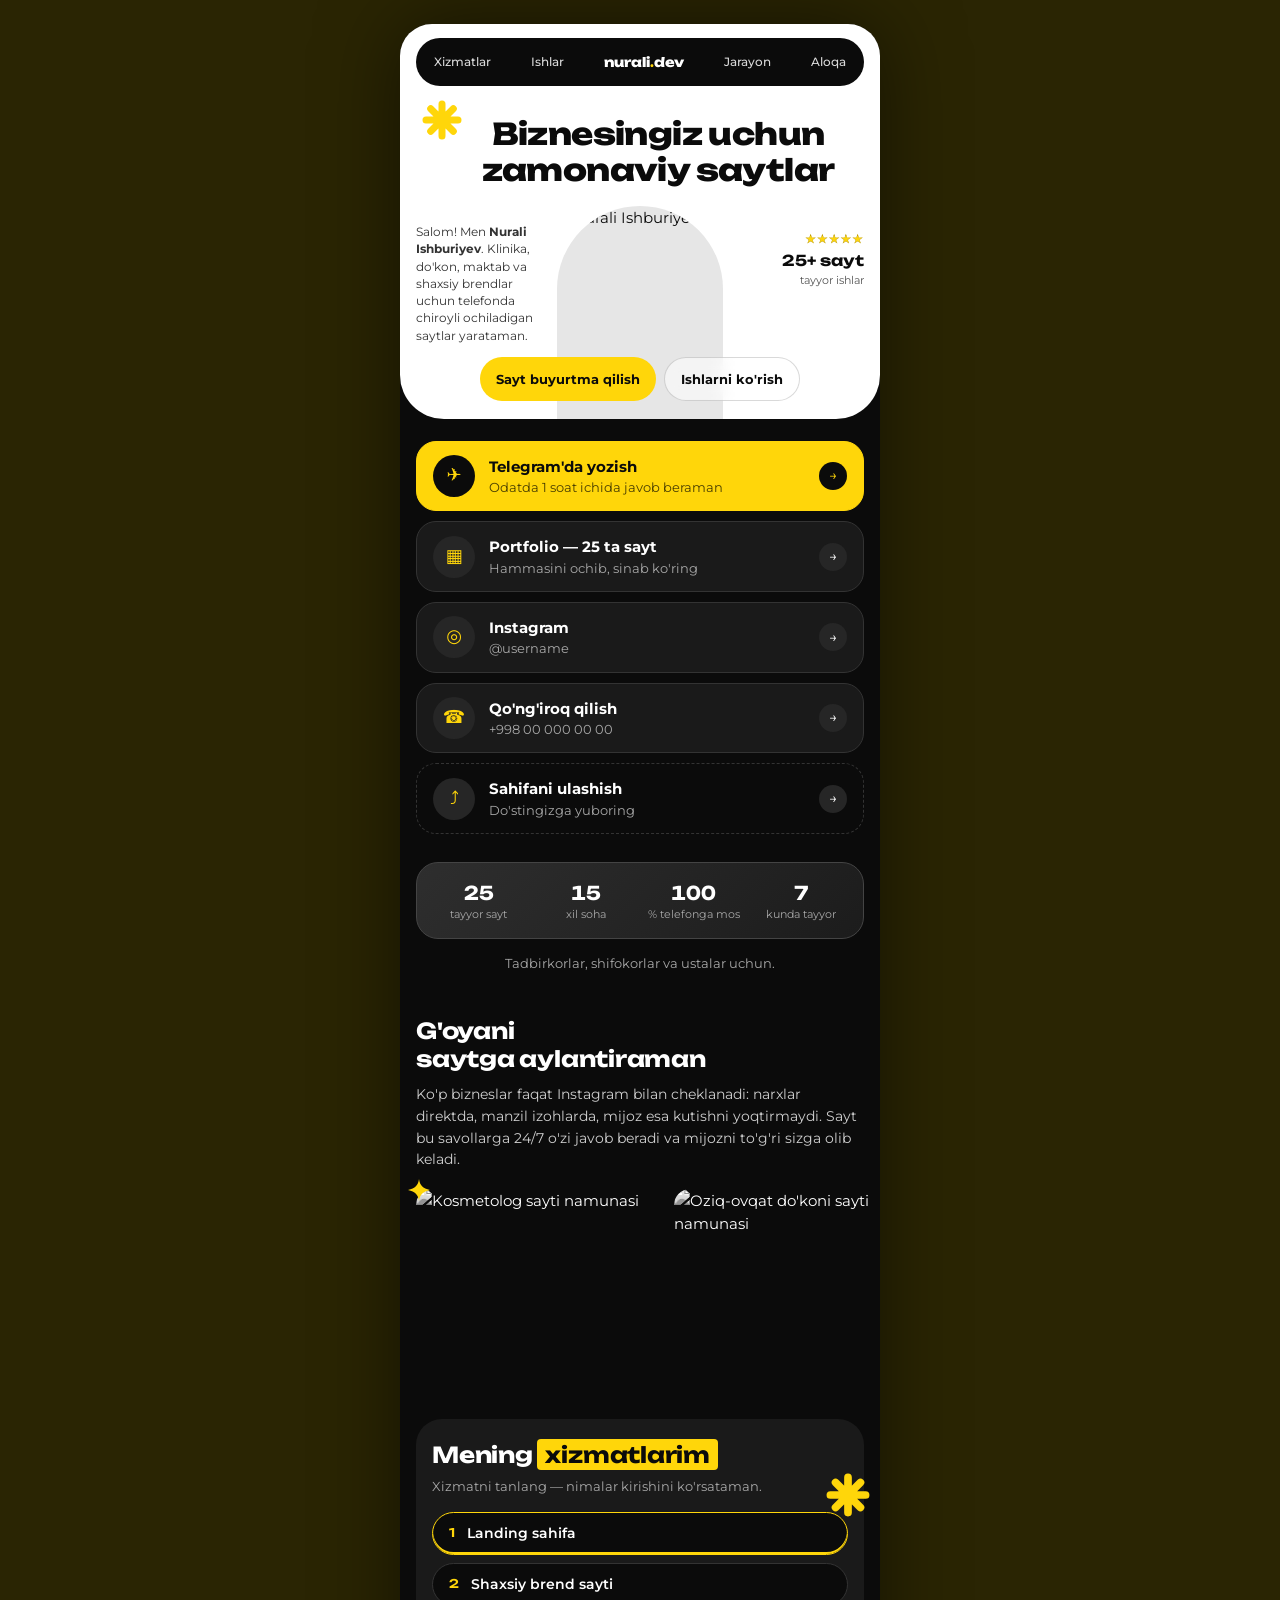
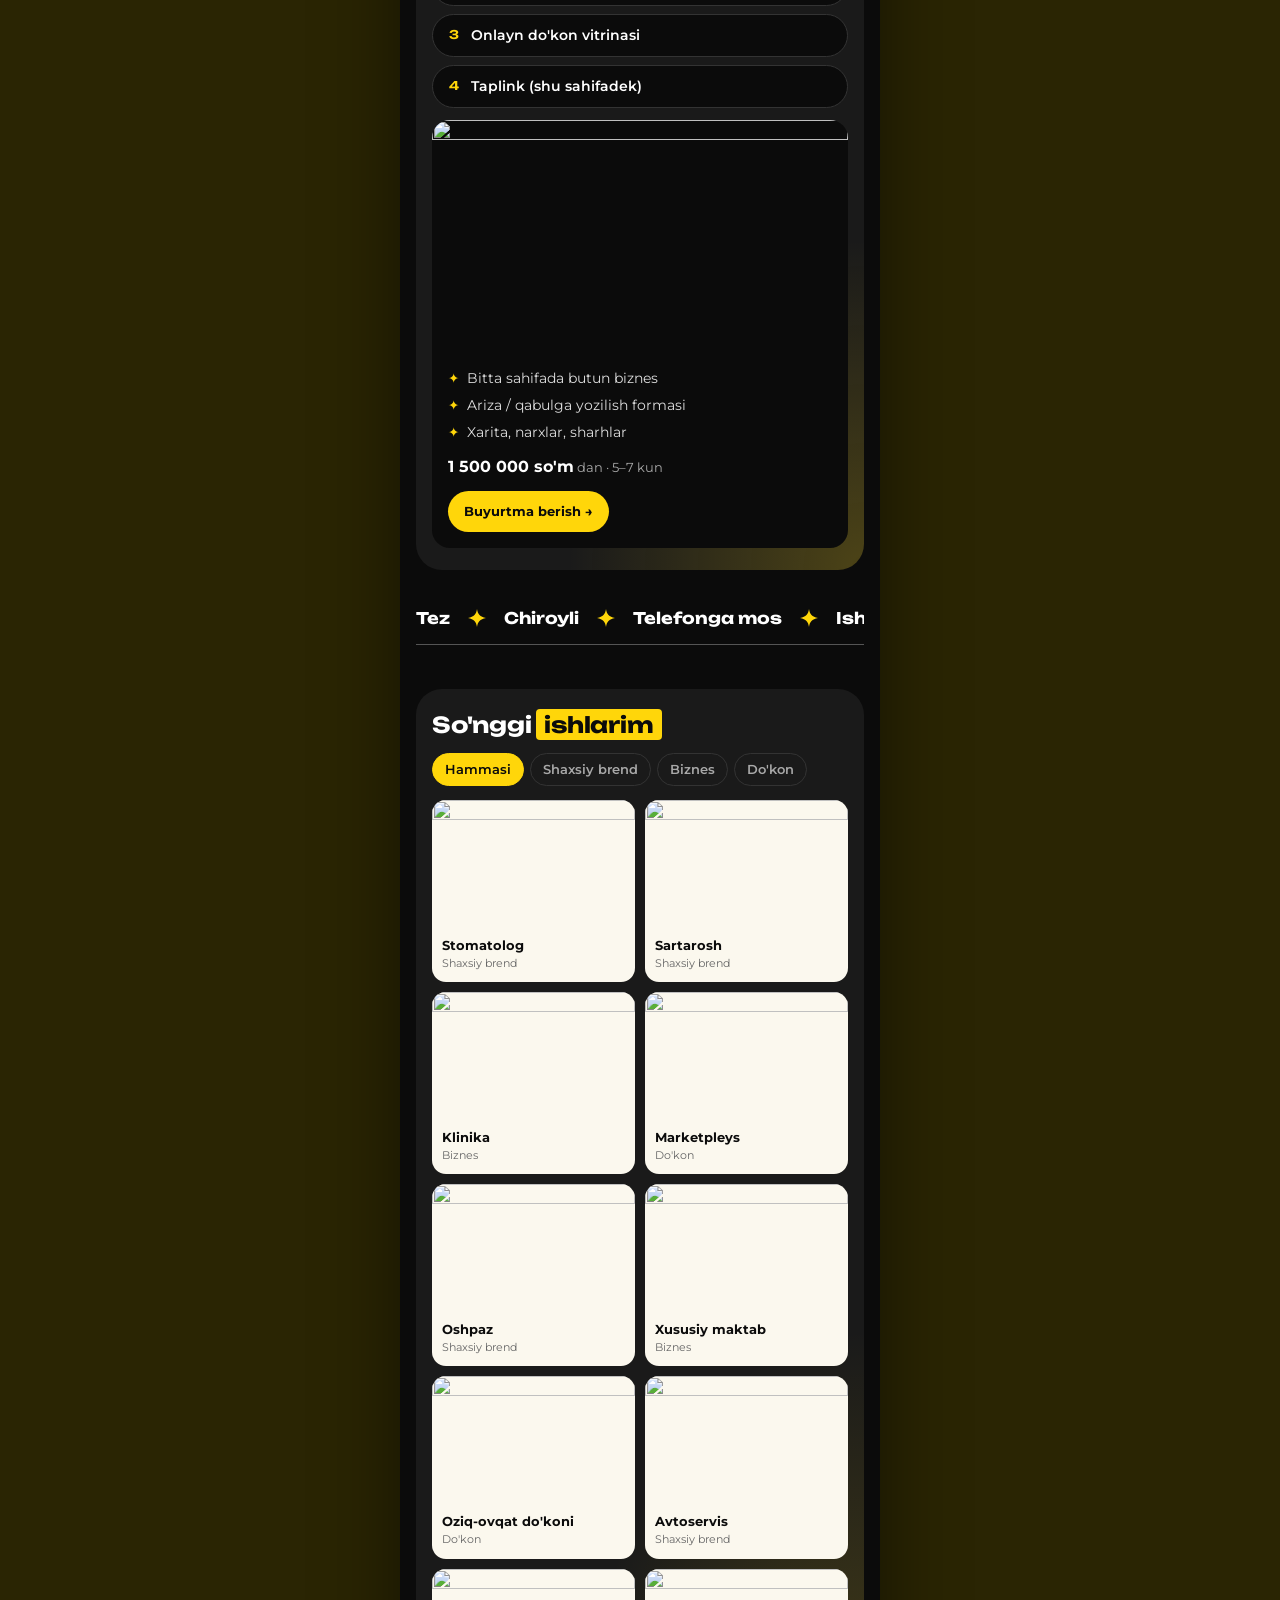
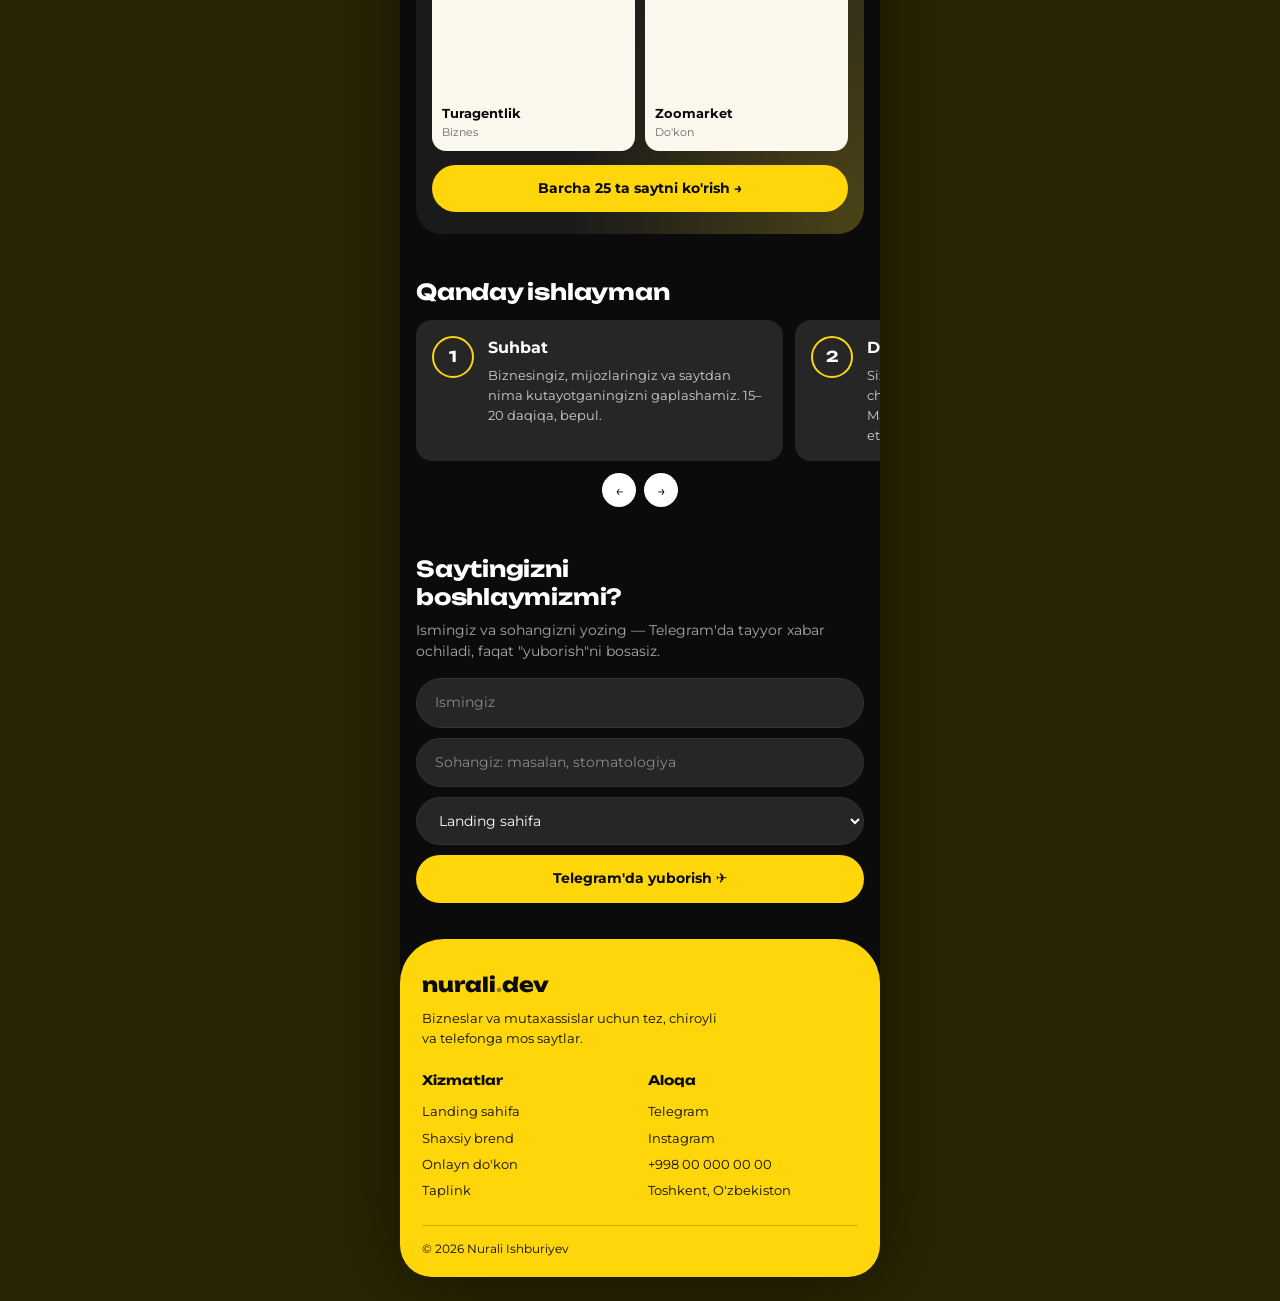
==== index.html @ bebdfded "first" ====
<!DOCTYPE html>
<html lang="uz">
<head>
  <meta charset="UTF-8">
  <meta name="viewport" content="width=device-width, initial-scale=1.0, viewport-fit=cover">
  <title>Nurali Ishburiyev — Veb-saytlar yaratish</title>
  <meta name="description" content="Biznes va shaxsiy brendlar uchun zamonaviy saytlar: klinika, do'kon, maktab, shifokor va ustalar uchun. Ishlarimni ko'ring va buyurtma bering.">
  <meta name="theme-color" content="#0b0b0b">
  <meta property="og:title" content="Nurali Ishburiyev — Veb-saytlar yaratish">
  <meta property="og:description" content="Biznesingiz uchun zamonaviy sayt. 25 ta tayyor ishni ko'ring.">
  <meta property="og:image" content="../assets/thumbs/18.jpg">
  <link rel="preconnect" href="https://fonts.googleapis.com">
  <link rel="preconnect" href="https://fonts.gstatic.com" crossorigin>
  <link href="https://fonts.googleapis.com/css2?family=Montserrat:wght@400;500;600;700&family=Unbounded:wght@500;700;800&display=swap" rel="stylesheet">
  <link rel="stylesheet" href="css/style.css">
  <link rel="icon" href="data:image/svg+xml,%3Csvg xmlns='http://www.w3.org/2000/svg' viewBox='0 0 40 40'%3E%3Crect width='40' height='40' rx='10' fill='%230b0b0b'/%3E%3Cpath d='M20 8v24M8 20h24M11.5 11.5l17 17M28.5 11.5l-17 17' stroke='%23ffd60a' stroke-width='4.5' stroke-linecap='round'/%3E%3C/svg%3E">
</head>
<body>
  <div class="page">
    <!-- HERO -->
    <header class="hero" id="home">
      <nav class="pill-nav" aria-label="Asosiy menyu">
        <a href="#services">Xizmatlar</a>
        <a href="#works">Ishlar</a>
        <a href="#home" class="pill-nav__logo" data-text="brand">nurali<b>.</b>dev</a>
        <a href="#steps">Jarayon</a>
        <a href="#contact">Aloqa</a>
      </nav>

      <svg class="star star--hero" viewBox="0 0 40 40" aria-hidden="true"><path d="M20 4v32M4 20h32M8.7 8.7l22.6 22.6M31.3 8.7 8.7 31.3" stroke="currentColor" stroke-width="7" stroke-linecap="round"/></svg>
      <h1>Biznesingiz uchun <span>zamonaviy saytlar</span></h1>

      <div class="hero__mid">
        <p class="hero__lead">Salom! Men <b data-text="name">Nurali Ishburiyev</b>. Klinika, do'kon, maktab va shaxsiy brendlar uchun telefonda chiroyli ochiladigan saytlar yarataman.</p>
        <div class="hero__photo"><img id="photo" src="" alt="" width="400" height="480"></div>
        <div class="hero__badge"><span aria-hidden="true">★★★★★</span><b>25+ sayt</b><small>tayyor ishlar</small></div>
      </div>

      <div class="hero__cta">
        <a class="btn btn--yellow" data-link="telegram" target="_blank" rel="noopener">Sayt buyurtma qilish</a>
        <a class="btn btn--glass" href="#works">Ishlarni ko'rish</a>
      </div>
    </header>

    <!-- LINKS -->
    <section class="links" aria-label="Havolalar">
      <a class="link link--yellow" data-link="telegram" target="_blank" rel="noopener"><span class="link__ic" aria-hidden="true">✈</span><span><b>Telegram'da yozish</b><small>Odatda 1 soat ichida javob beraman</small></span><i aria-hidden="true">→</i></a>
      <a class="link" href="../" target="_blank" rel="noopener"><span class="link__ic" aria-hidden="true">▦</span><span><b>Portfolio — 25 ta sayt</b><small>Hammasini ochib, sinab ko'ring</small></span><i aria-hidden="true">→</i></a>
      <a class="link" data-link="instagram" target="_blank" rel="noopener"><span class="link__ic" aria-hidden="true">◎</span><span><b>Instagram</b><small data-text="instagramAt">@username</small></span><i aria-hidden="true">→</i></a>
      <a class="link" data-link="phone"><span class="link__ic" aria-hidden="true">☎</span><span><b>Qo'ng'iroq qilish</b><small data-text="phone">+998 00 000 00 00</small></span><i aria-hidden="true">→</i></a>
      <button class="link link--ghost" id="share" type="button"><span class="link__ic" aria-hidden="true">⤴</span><span><b>Sahifani ulashish</b><small>Do'stingizga yuboring</small></span><i aria-hidden="true">→</i></button>
    </section>

    <!-- STATS -->
    <section class="stats reveal" aria-label="Raqamlarda">
      <div><b data-count="25">0</b><small>tayyor sayt</small></div>
      <div><b data-count="15">0</b><small>xil soha</small></div>
      <div><b data-count="100">0</b><small>% telefonga mos</small></div>
      <div><b data-count="7">0</b><small>kunda tayyor</small></div>
    </section>
    <p class="stats__note">Tadbirkorlar, shifokorlar va ustalar uchun.</p>

    <!-- ABOUT -->
    <section class="about reveal">
      <div class="about__head">
        <h2>G'oyani <br>saytga aylantiraman</h2>
        <p>Ko'p bizneslar faqat Instagram bilan cheklanadi: narxlar direktda, manzil izohlarda, mijoz esa kutishni yoqtirmaydi. Sayt bu savollarga 24/7 o'zi javob beradi va mijozni to'g'ri sizga olib keladi.</p>
      </div>
      <div class="about__imgs">
        <svg class="spark" viewBox="0 0 24 24" aria-hidden="true"><path d="M12 0c1 7 4 10 12 12-8 2-11 5-12 12-1-7-4-10-12-12 8-2 11-5 12-12z" fill="currentColor"/></svg>
        <img src="../assets/thumbs/22.jpg" alt="Kosmetolog sayti namunasi" loading="lazy" width="720" height="450">
        <img src="../assets/thumbs/09.jpg" alt="Oziq-ovqat do'koni sayti namunasi" loading="lazy" width="720" height="450">
      </div>
    </section>

    <!-- SERVICES -->
    <section class="panel reveal" id="services">
      <h2>Mening <mark>xizmatlarim</mark></h2>
      <p class="panel__lead">Xizmatni tanlang — nimalar kirishini ko'rsataman.</p>
      <div class="services">
        <div class="services__list" id="svcList" role="tablist" aria-label="Xizmatlar"></div>
        <div class="services__card" id="svcCard" role="tabpanel" aria-live="polite"></div>
      </div>
      <svg class="star star--panel" viewBox="0 0 40 40" aria-hidden="true"><path d="M20 4v32M4 20h32M8.7 8.7l22.6 22.6M31.3 8.7 8.7 31.3" stroke="currentColor" stroke-width="7" stroke-linecap="round"/></svg>
    </section>

    <!-- MARQUEE -->
    <div class="marquee" aria-hidden="true"><div class="marquee__track" id="marquee"></div></div>

    <!-- WORKS -->
    <section class="panel reveal" id="works">
      <h2>So'nggi <mark>ishlarim</mark></h2>
      <div class="chips" id="workChips" role="group" aria-label="Ishlar turi"></div>
      <div class="works" id="worksGrid"></div>
      <a class="btn btn--yellow btn--block" href="../" target="_blank" rel="noopener">Barcha 25 ta saytni ko'rish →</a>
    </section>

    <!-- STEPS -->
    <section class="steps reveal" id="steps">
      <h2 class="steps__title">Qanday ishlayman</h2>
      <div class="steps__row" id="stepsRow" tabindex="0" aria-label="Ish bosqichlari, yon tomonga suring"></div>
      <div class="steps__nav"><button type="button" id="stepPrev" aria-label="Oldingi bosqich">←</button><button type="button" id="stepNext" aria-label="Keyingi bosqich">→</button></div>
    </section>

    <!-- CTA -->
    <section class="cta reveal" id="contact">
      <h2>Saytingizni <br>boshlaymizmi?</h2>
      <p>Ismingiz va sohangizni yozing — Telegram'da tayyor xabar ochiladi, faqat "yuborish"ni bosasiz.</p>
      <form class="cta__form" id="orderForm" novalidate>
        <label class="sr-only" for="oName">Ismingiz</label>
        <input id="oName" name="name" placeholder="Ismingiz" autocomplete="given-name" required>
        <label class="sr-only" for="oBiz">Sohangiz</label>
        <input id="oBiz" name="biz" placeholder="Sohangiz: masalan, stomatologiya" required>
        <label class="sr-only" for="oType">Sayt turi</label>
        <select id="oType" name="type"></select>
        <p class="cta__err" id="orderErr" role="alert" hidden>Ism va sohangizni yozing.</p>
        <button class="btn btn--yellow btn--block">Telegram'da yuborish ✈</button>
      </form>
    </section>

    <!-- FOOTER -->
    <footer class="footer">
      <a href="#home" class="footer__logo" data-text="brand">nurali<b>.</b>dev</a>
      <p>Bizneslar va mutaxassislar uchun tez, chiroyli va telefonga mos saytlar.</p>
      <div class="footer__cols">
        <div><h3>Xizmatlar</h3><a href="#services">Landing sahifa</a><a href="#services">Shaxsiy brend</a><a href="#services">Onlayn do'kon</a><a href="#services">Taplink</a></div>
        <div><h3>Aloqa</h3><a data-link="telegram" target="_blank" rel="noopener">Telegram</a><a data-link="instagram" target="_blank" rel="noopener">Instagram</a><a data-link="phone" data-text="phone">+998 00 000 00 00</a><span data-text="city">Toshkent, O'zbekiston</span></div>
      </div>
      <p class="footer__copy">© <span id="year">2026</span> <span data-text="name">Nurali Ishburiyev</span></p>
    </footer>
  </div>

  <div class="toast" id="toast" role="status" aria-live="polite"></div>
  <script src="js/main.js"></script>
</body>
</html>
---- css/style.css ----
:root {
  --black: #0b0b0b;
  --panel: #1a1a1a;
  --panel-2: #262626;
  --line: #333;
  --yellow: #ffd60a;
  --white: #ffffff;
  --cream: #fbf8ee;
  --muted: #a8a8a8;
  --backdrop: #2a2503;
  --display: "Unbounded", system-ui, sans-serif;
  --body: "Montserrat", system-ui, sans-serif;
}
* { box-sizing: border-box; margin: 0; padding: 0; }
[hidden] { display: none !important; }
html { scroll-behavior: smooth; scroll-padding-top: 16px; }
body { font-family: var(--body); background: var(--backdrop); color: var(--white); line-height: 1.55; font-size: 15px; -webkit-font-smoothing: antialiased; }
img { display: block; max-width: 100%; height: auto; }
a { color: inherit; text-decoration: none; }
button, input, select { font: inherit; color: inherit; }
button { cursor: pointer; background: none; border: 0; }
:focus-visible { outline: 2px solid var(--yellow); outline-offset: 3px; }
.hero :focus-visible, .footer :focus-visible, .link--yellow:focus-visible, .btn--yellow:focus-visible { outline-color: var(--black); }
.sr-only { position: absolute; width: 1px; height: 1px; overflow: hidden; clip-path: inset(50%); white-space: nowrap; }
h2 { font-family: var(--display); font-weight: 700; font-size: 22px; line-height: 1.25; letter-spacing: -.01em; }
h2 mark { background: var(--yellow); color: var(--black); padding: 2px 8px; border-radius: 4px; }

.page { width: min(480px, 100%); margin-inline: auto; background: var(--black); min-height: 100vh; overflow: hidden; position: relative; box-shadow: 0 0 80px rgba(0, 0, 0, .5); }
.page > section, .page > .stats__note { margin-inline: 16px; }

.star { color: var(--yellow); position: absolute; }
.spark { color: var(--yellow); width: 22px; height: 22px; }

/* Buttons */
.btn { display: inline-flex; align-items: center; justify-content: center; gap: 8px; padding: 13px 20px; border-radius: 999px; font-weight: 700; font-size: 14px; transition: transform .2s, background .2s; border: 0; cursor: pointer; }
.btn:active { transform: scale(.97); }
.btn--yellow { background: var(--yellow); color: var(--black); }
.btn--yellow:hover { background: #ffe14d; }
.btn--glass { background: rgba(255, 255, 255, .55); color: var(--black); border: 1px solid rgba(0, 0, 0, .15); backdrop-filter: blur(8px); }
.btn--block { display: flex; width: 100%; }
.btn--sm { padding: 10px 16px; font-size: 13px; }

/* Hero */
.hero { background: var(--white); color: var(--black); border-radius: 0 0 44px 44px; padding: 14px 16px 0; position: relative; }
.pill-nav { background: var(--black); color: var(--white); border-radius: 999px; display: flex; align-items: center; justify-content: space-between; padding: 6px 16px; font-size: 12px; font-weight: 500; }
.pill-nav a { padding: 8px 2px; opacity: .85; }
.pill-nav a:hover { opacity: 1; color: var(--yellow); }
.pill-nav__logo { font-family: var(--display); font-weight: 800; font-size: 13px; opacity: 1 !important; }
.pill-nav__logo b, .footer__logo b { color: var(--yellow); }
.star--hero { width: 40px; height: 40px; left: 22px; top: 76px; animation: spin 14s linear infinite; }
@keyframes spin { to { transform: rotate(360deg); } }
.hero h1 { font-family: var(--display); font-weight: 800; font-size: clamp(22px, 6.6vw, 30px); line-height: 1.2; text-align: center; margin: 30px 8px 0 44px; letter-spacing: -.02em; }
.hero h1 span { display: block; }
.hero__mid { display: grid; grid-template-columns: 1fr 1.25fr 1fr; align-items: center; gap: 8px; margin-top: 18px; }
.hero__lead { font-size: 11.5px; line-height: 1.5; color: #333; align-self: start; padding-top: 18px; }
.hero__photo { background: #e6e6e6; border-radius: 999px 999px 0 0; overflow: hidden; aspect-ratio: 5 / 6.4; }
.hero__photo img { width: 100%; height: 100%; object-fit: cover; object-position: top; }
.hero__badge { text-align: right; align-self: start; padding-top: 24px; display: grid; }
.hero__badge span { color: var(--yellow); font-size: 12px; letter-spacing: 1px; -webkit-text-stroke: .4px #b99700; }
.hero__badge b { font-family: var(--display); font-size: 15px; }
.hero__badge small { font-size: 11px; color: #555; }
.hero__cta { position: absolute; left: 0; right: 0; bottom: 18px; display: flex; justify-content: center; gap: 8px; padding: 0 16px; }
.hero__cta .btn { padding: 11px 16px; font-size: 13px; }

/* Links */
.links { display: grid; gap: 10px; margin-top: 22px; }
.link { display: flex; align-items: center; gap: 14px; width: 100%; text-align: left; background: var(--panel); border: 1px solid var(--line); border-radius: 20px; padding: 13px 16px; transition: transform .2s, border-color .2s; }
.link:hover { transform: translateY(-2px); border-color: var(--yellow); }
.link__ic { width: 42px; height: 42px; border-radius: 50%; background: var(--panel-2); display: grid; place-items: center; font-size: 18px; color: var(--yellow); flex: none; }
.link > span:nth-child(2) { flex: 1; display: grid; min-width: 0; }
.link b { font-size: 15px; font-weight: 700; }
.link small { font-size: 12.5px; color: var(--muted); }
.link i { font-style: normal; width: 28px; height: 28px; border-radius: 50%; background: var(--panel-2); display: grid; place-items: center; font-size: 14px; flex: none; }
.link--yellow { background: var(--yellow); color: var(--black); border-color: var(--yellow); }
.link--yellow .link__ic, .link--yellow i { background: var(--black); color: var(--yellow); }
.link--yellow small { color: #4a3f00; }
.link--ghost { background: transparent; border-style: dashed; }

/* Stats */
.stats { display: grid; grid-template-columns: repeat(4, 1fr); background: linear-gradient(135deg, #2e2e2e, #1c1c1c); border: 1px solid #444; border-radius: 22px; padding: 16px 8px; margin-top: 28px; text-align: center; }
.stats b { font-family: var(--display); font-size: 19px; display: block; font-variant-numeric: tabular-nums; }
.stats small { font-size: 10.5px; color: var(--muted); display: block; line-height: 1.3; }
.stats__note { text-align: center; color: var(--muted); font-size: 13px; margin-top: 14px; }

/* About */
.about { margin-top: 44px; }
.about__head { display: grid; gap: 12px; }
.about__head p { color: #cfcfcf; font-size: 14px; }
.about__imgs { position: relative; display: grid; grid-template-columns: 1.3fr 1fr; gap: 10px; margin-top: 18px; align-items: end; }
.about__imgs img { border-radius: 16px; width: 100%; height: 100%; object-fit: cover; aspect-ratio: 4 / 3; filter: grayscale(1) contrast(1.05); transition: filter .4s; }
.about__imgs img:hover { filter: none; }
.about__imgs .spark { position: absolute; left: -8px; top: -10px; z-index: 1; }

/* Panel */
.panel { position: relative; margin-top: 44px; background: radial-gradient(120% 80% at 100% 100%, rgba(255, 214, 10, .22), transparent 55%), var(--panel); border-radius: 26px; padding: 22px 16px; }
.panel__lead { color: var(--muted); font-size: 13px; margin-top: 8px; }
.star--panel { width: 44px; height: 44px; right: -6px; top: 54px; }
.services { display: grid; gap: 12px; margin-top: 16px; }
.services__list { display: grid; gap: 8px; }
.services__list button { display: flex; align-items: center; gap: 12px; text-align: left; background: var(--black); border: 1px solid var(--line); border-radius: 999px; padding: 10px 16px; font-size: 13.5px; font-weight: 600; transition: border-color .2s; }
.services__list button span { color: var(--yellow); font-family: var(--display); font-size: 12px; }
.services__list button.active { border-color: var(--yellow); box-shadow: inset 0 -2px 0 var(--yellow); }
.services__card { background: var(--black); border-radius: 18px; overflow: hidden; animation: fade .35s; }
@keyframes fade { from { opacity: 0; transform: translateY(6px); } }
.services__card img { width: 100%; aspect-ratio: 16 / 9; object-fit: cover; object-position: top; }
.services__info { padding: 14px 16px 16px; }
.services__info ul { list-style: none; display: grid; gap: 6px; font-size: 13.5px; color: #ddd; }
.services__info li::before { content: "✦"; color: var(--yellow); margin-right: 8px; }
.services__price { margin: 12px 0; font-size: 13px; color: var(--muted); }
.services__price b { color: var(--white); font-size: 16px; }

/* Marquee */
.marquee { margin-top: 36px; overflow: hidden; border-bottom: 1px solid #555; padding-bottom: 14px; margin-inline: 16px; }
.marquee__track { display: flex; align-items: center; gap: 18px; width: max-content; animation: marquee 18s linear infinite; font-family: var(--display); font-weight: 700; font-size: 16px; white-space: nowrap; }
.marquee__track svg { width: 18px; height: 18px; color: var(--yellow); flex: none; }
@keyframes marquee { to { transform: translateX(-50%); } }

/* Works */
.chips { display: flex; gap: 6px; flex-wrap: wrap; margin: 14px 0; }
.chips button { padding: 6px 12px; border-radius: 999px; border: 1px solid var(--line); font-size: 12.5px; font-weight: 600; color: var(--muted); }
.chips button.active { background: var(--yellow); border-color: var(--yellow); color: var(--black); }
.works { display: grid; grid-template-columns: 1fr 1fr; gap: 10px; margin-bottom: 14px; }
.work { background: var(--cream); color: var(--black); border-radius: 14px; overflow: hidden; transition: transform .2s; animation: fade .35s; }
.work:hover { transform: translateY(-3px); }
.work img { width: 100%; aspect-ratio: 16 / 10; object-fit: cover; object-position: top; }
.work span { display: grid; padding: 8px 10px 10px; }
.work b { font-size: 13px; }
.work small { font-size: 11px; color: #666; }

/* Steps */
.steps { margin-top: 44px; }
.steps__title { margin-bottom: 14px; }
.steps__row { display: flex; gap: 12px; overflow-x: auto; scroll-snap-type: x mandatory; scrollbar-width: none; margin-inline: -16px; padding-inline: 16px; }
.steps__row::-webkit-scrollbar { display: none; }
.step { flex: 0 0 82%; scroll-snap-align: center; background: var(--panel-2); border-radius: 16px; padding: 16px; display: flex; gap: 14px; }
.step > span { width: 42px; height: 42px; border-radius: 50%; border: 2px solid var(--yellow); display: grid; place-items: center; font-family: var(--display); font-weight: 700; flex: none; }
.step h3 { font-size: 16px; }
.step p { font-size: 13px; color: #cfcfcf; margin-top: 4px; }
.steps__nav { display: flex; justify-content: center; gap: 8px; margin-top: 12px; }
.steps__nav button { width: 34px; height: 34px; border-radius: 50%; background: var(--white); color: var(--black); font-size: 15px; }

/* CTA */
.cta { margin-top: 48px; padding-bottom: 36px; }
.cta p { color: var(--muted); font-size: 13.5px; margin: 10px 0 16px; }
.cta__form { display: grid; gap: 10px; }
.cta__form input, .cta__form select { background: var(--panel-2); border: 1px solid var(--line); border-radius: 999px; padding: 13px 18px; font-size: 14px; width: 100%; outline: none; }
.cta__form select option { background: var(--panel-2); }
.cta__form input:focus, .cta__form select:focus { border-color: var(--yellow); }
.cta__form input::placeholder { color: #8a8a8a; }
.cta__err { color: #ff8a7a !important; margin: 0 !important; font-size: 13px; padding-left: 18px; }

/* Footer */
.footer { background: var(--yellow); color: var(--black); border-radius: 44px 44px 0 0; padding: 30px 22px calc(18px + env(safe-area-inset-bottom)); }
.footer__logo { font-family: var(--display); font-weight: 800; font-size: 20px; }
.footer__logo b { color: var(--black); opacity: .45; }
.footer > p { font-size: 13px; margin-top: 8px; max-width: 34ch; }
.footer__cols { display: grid; grid-template-columns: 1fr 1fr; gap: 16px; margin-top: 22px; }
.footer__cols h3 { font-family: var(--display); font-size: 13px; margin-bottom: 8px; }
.footer__cols a, .footer__cols span { display: block; font-size: 13px; padding: 3px 0; }
.footer__cols a:hover { text-decoration: underline; }
.footer__copy { margin-top: 22px !important; padding-top: 14px; border-top: 1px solid rgba(0, 0, 0, .2); font-size: 12px !important; max-width: none !important; }

/* Toast + reveal */
.toast { position: fixed; left: 50%; bottom: 24px; transform: translate(-50%, 20px); background: var(--white); color: var(--black); font-weight: 600; font-size: 14px; padding: 12px 20px; border-radius: 999px; opacity: 0; pointer-events: none; transition: .3s; z-index: 30; box-shadow: 0 10px 30px rgba(0, 0, 0, .4); }
.toast.show { opacity: 1; transform: translate(-50%, 0); }
.reveal { opacity: 0; transform: translateY(18px); transition: opacity .6s, transform .6s; }
.reveal.visible { opacity: 1; transform: none; }

@media (max-width: 380px) {
  .pill-nav { font-size: 11px; padding-inline: 12px; }
  .hero__lead { font-size: 10.5px; }
  .stats b { font-size: 16px; }
}
@media (min-width: 560px) {
  .page { margin-block: 24px; border-radius: 32px; min-height: 0; }
}
@media (prefers-reduced-motion: reduce) {
  *, *::before, *::after { animation: none !important; transition: none !important; scroll-behavior: auto !important; }
  .reveal { opacity: 1; transform: none; }
}
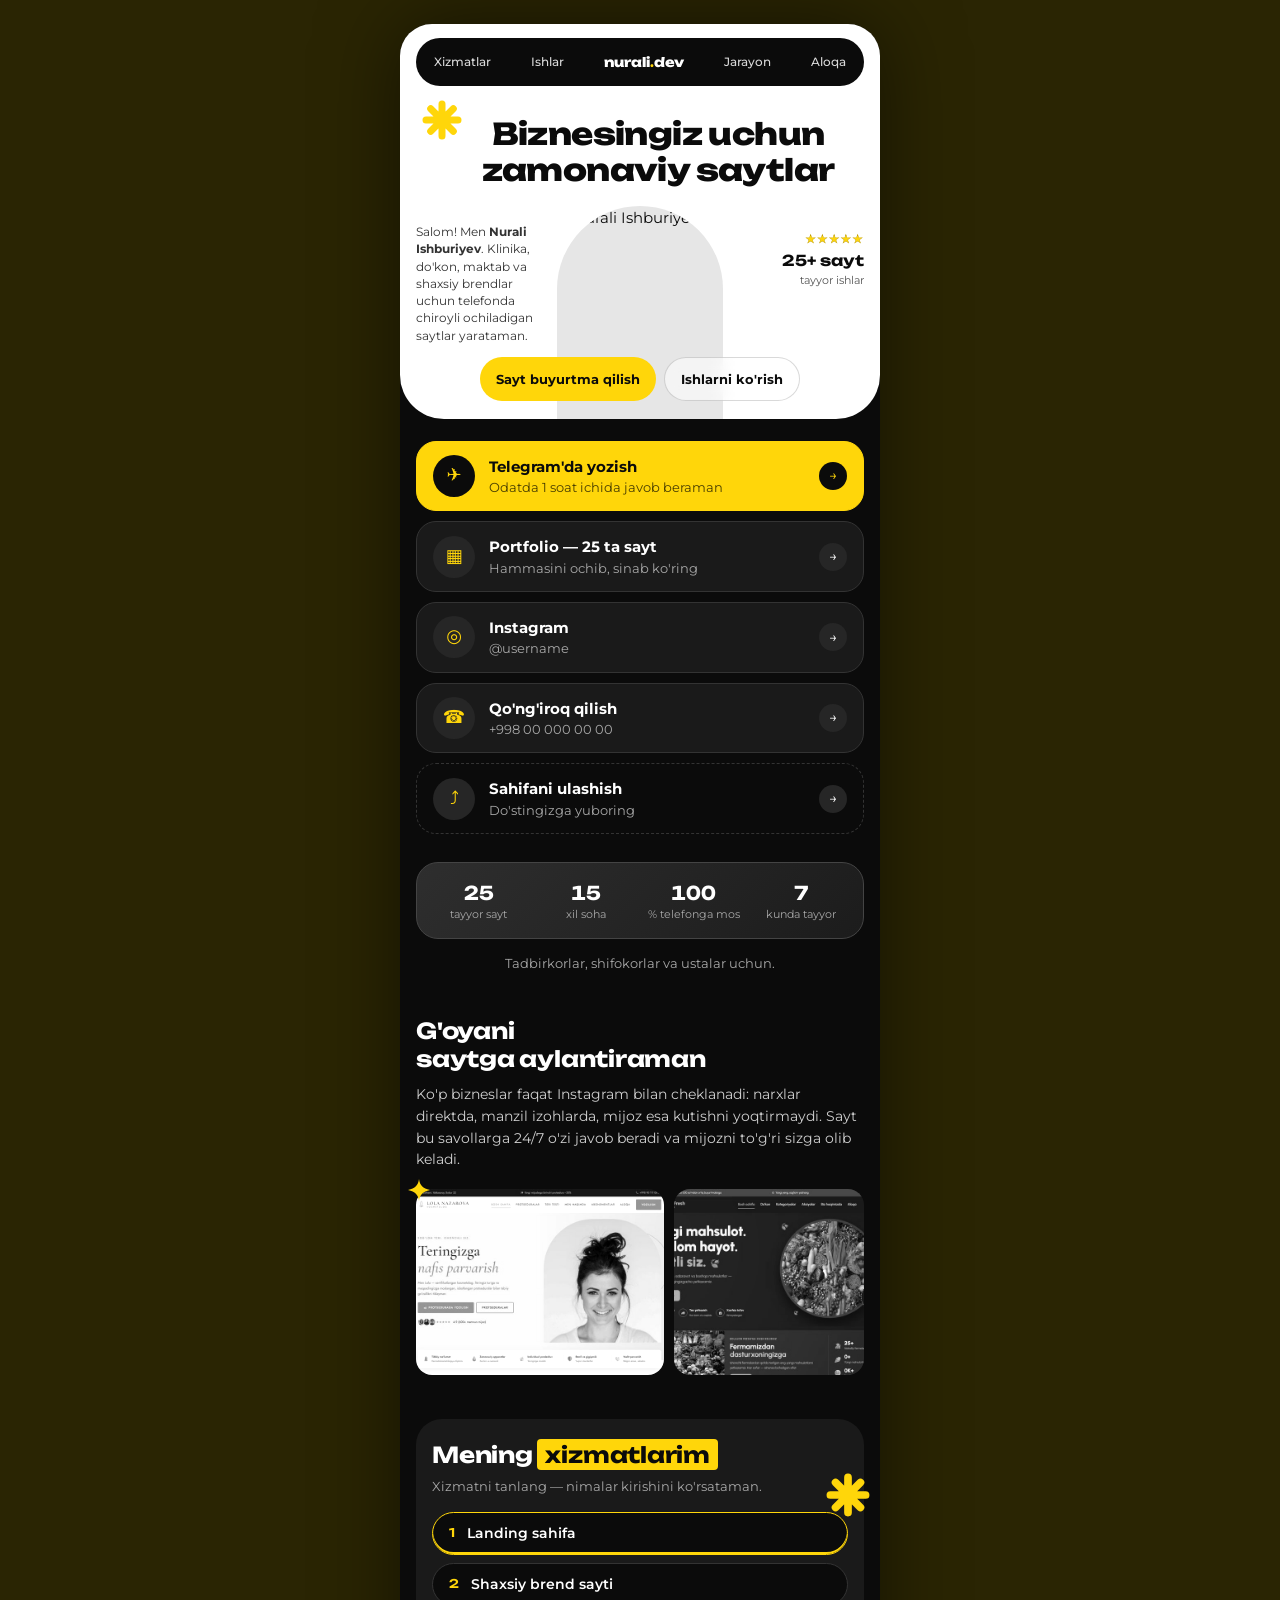
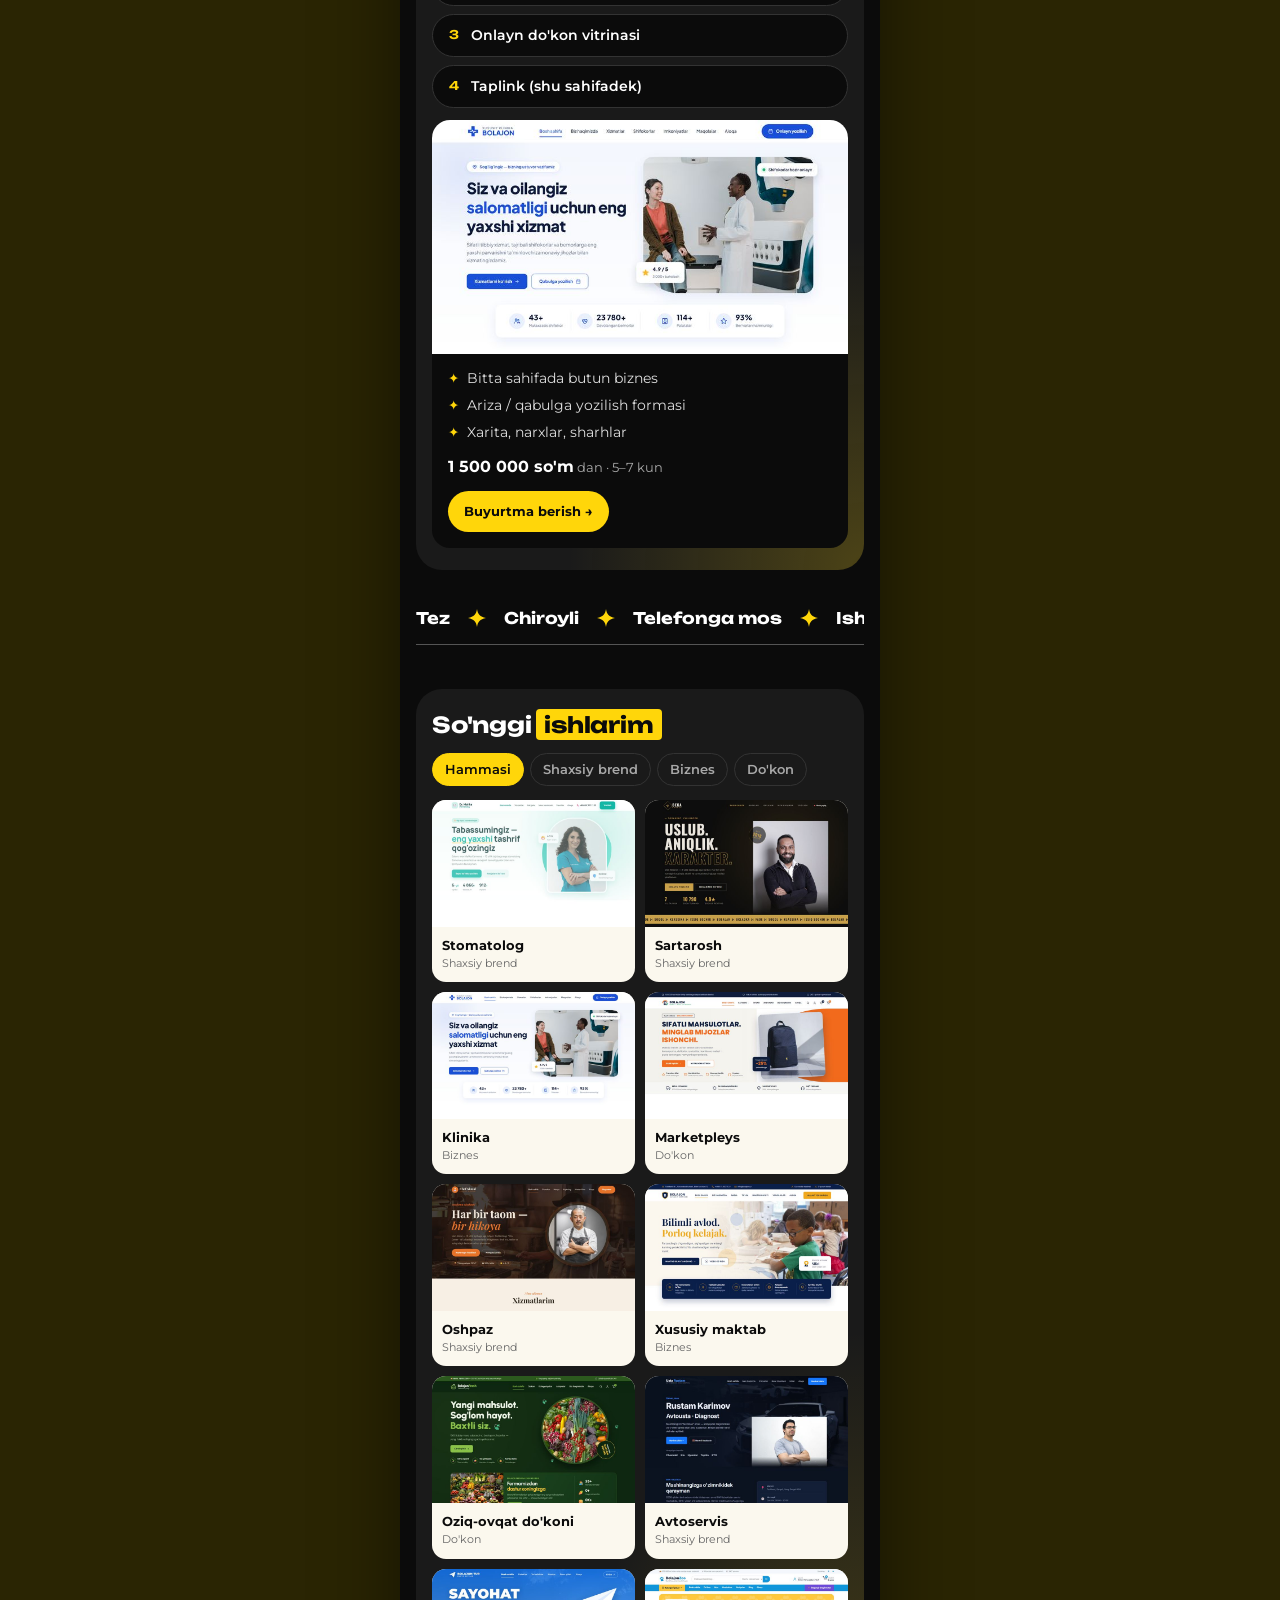
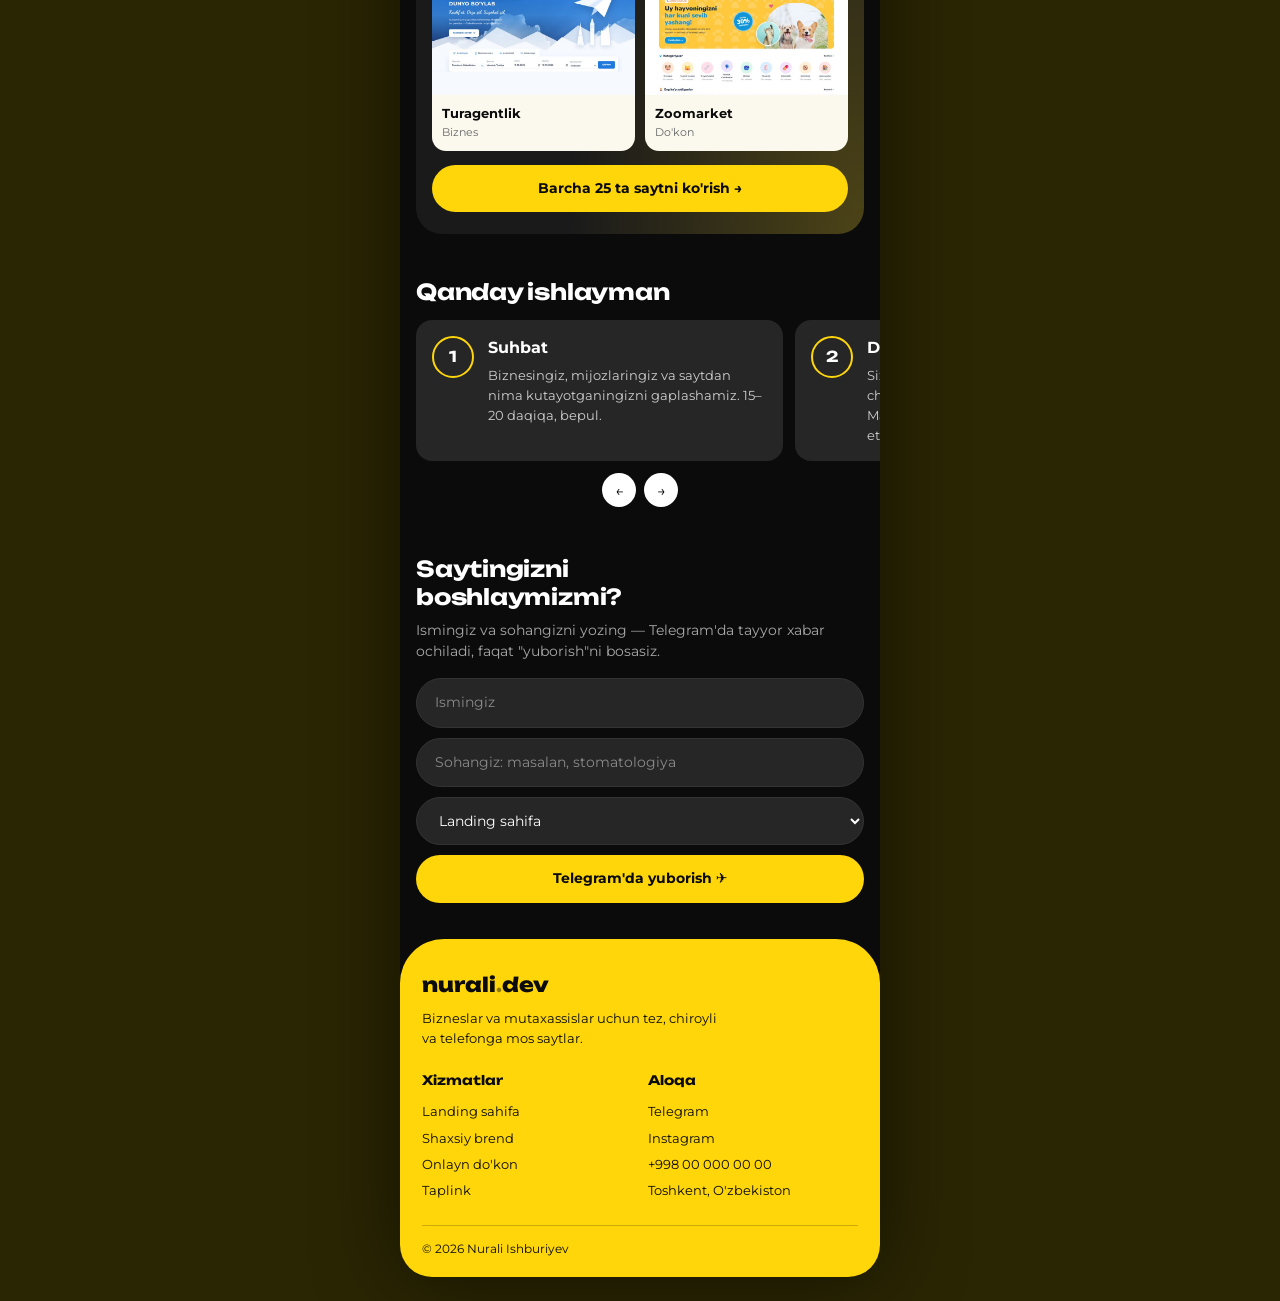
==== commit 25b6eb37: "ttt" ====
--- a/index.html
+++ b/index.html
@@ -8,7 +8,7 @@
   <meta name="theme-color" content="#0b0b0b">
   <meta property="og:title" content="Nurali Ishburiyev — Veb-saytlar yaratish">
   <meta property="og:description" content="Biznesingiz uchun zamonaviy sayt. 25 ta tayyor ishni ko'ring.">
-  <meta property="og:image" content="../assets/thumbs/18.jpg">
+  <meta property="og:image" content="assets/thumbs/18.jpg">
   <link rel="preconnect" href="https://fonts.googleapis.com">
   <link rel="preconnect" href="https://fonts.gstatic.com" crossorigin>
   <link href="https://fonts.googleapis.com/css2?family=Montserrat:wght@400;500;600;700&family=Unbounded:wght@500;700;800&display=swap" rel="stylesheet">
@@ -68,8 +68,8 @@
       </div>
       <div class="about__imgs">
         <svg class="spark" viewBox="0 0 24 24" aria-hidden="true"><path d="M12 0c1 7 4 10 12 12-8 2-11 5-12 12-1-7-4-10-12-12 8-2 11-5 12-12z" fill="currentColor"/></svg>
-        <img src="../assets/thumbs/22.jpg" alt="Kosmetolog sayti namunasi" loading="lazy" width="720" height="450">
-        <img src="../assets/thumbs/09.jpg" alt="Oziq-ovqat do'koni sayti namunasi" loading="lazy" width="720" height="450">
+        <img src="assets/thumbs/22.jpg" alt="Kosmetolog sayti namunasi" loading="lazy" width="720" height="450">
+        <img src="assets/thumbs/09.jpg" alt="Oziq-ovqat do'koni sayti namunasi" loading="lazy" width="720" height="450">
       </div>
     </section>
 
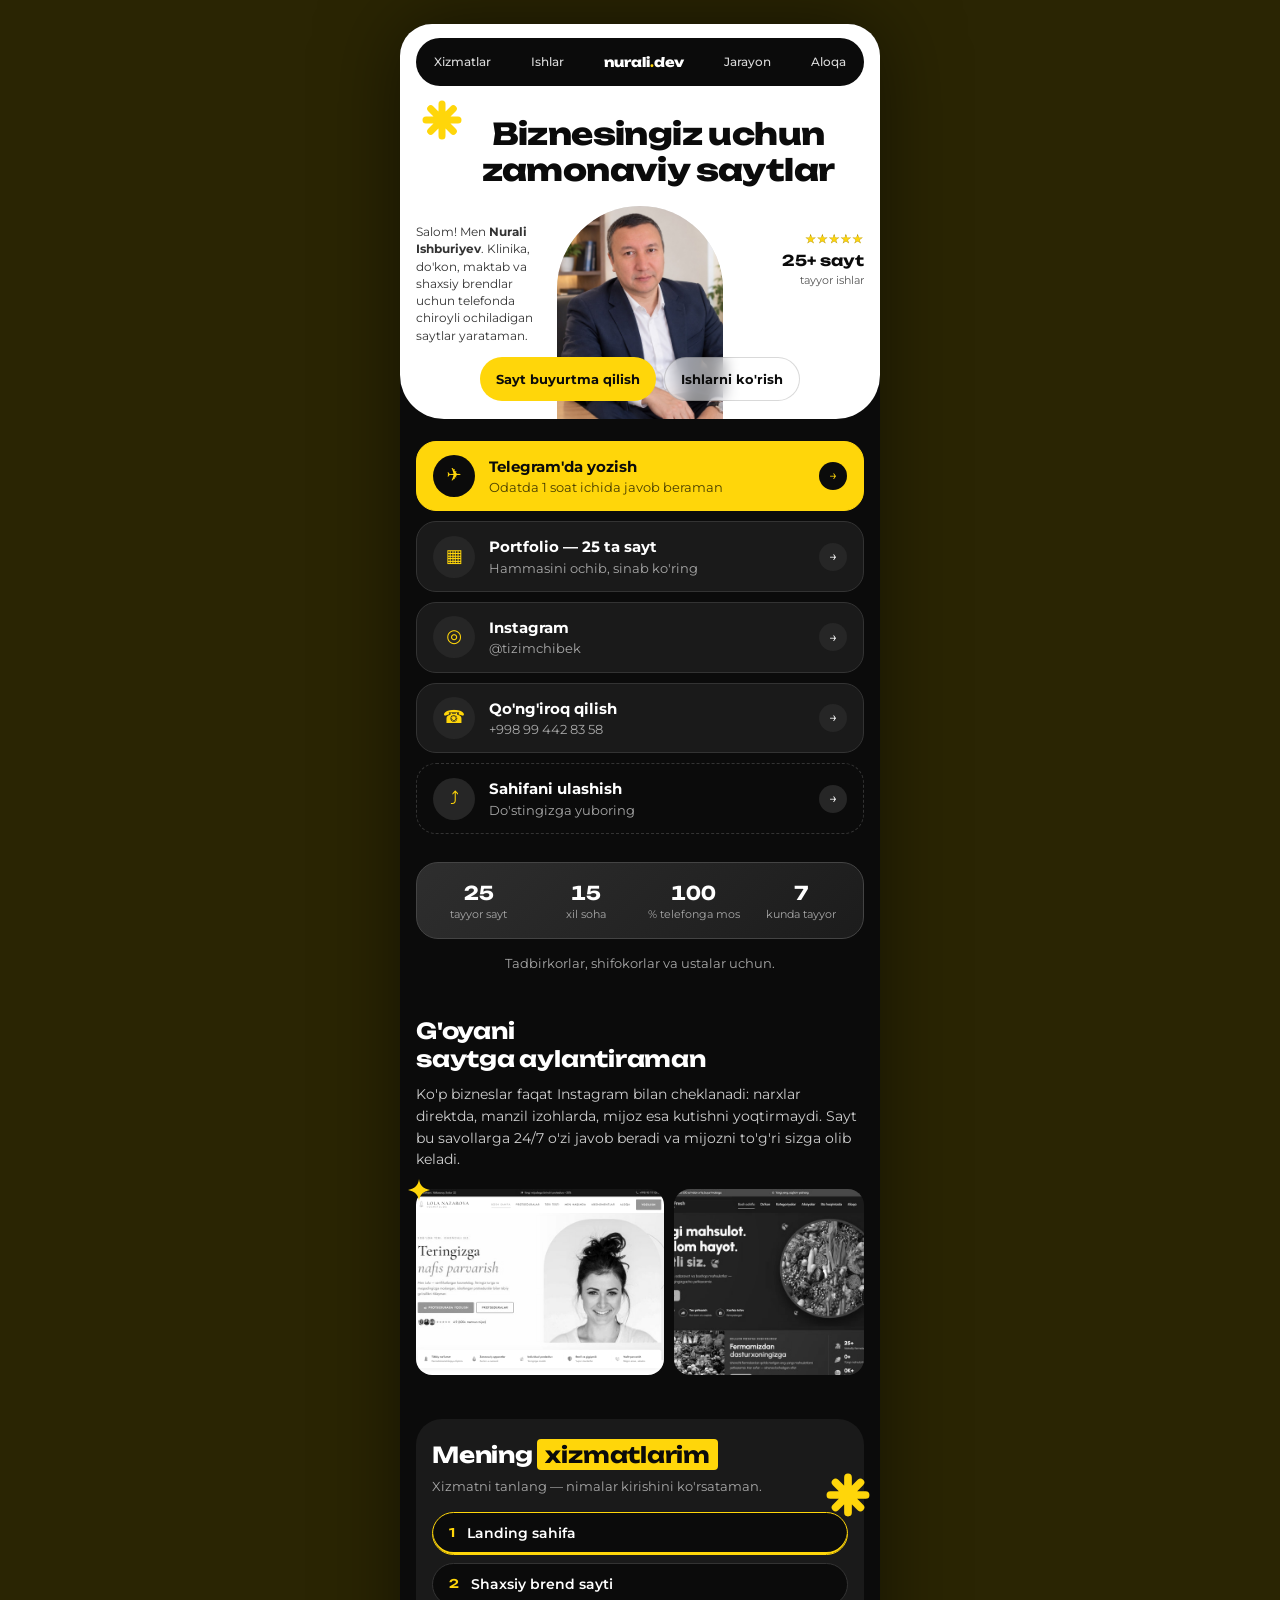
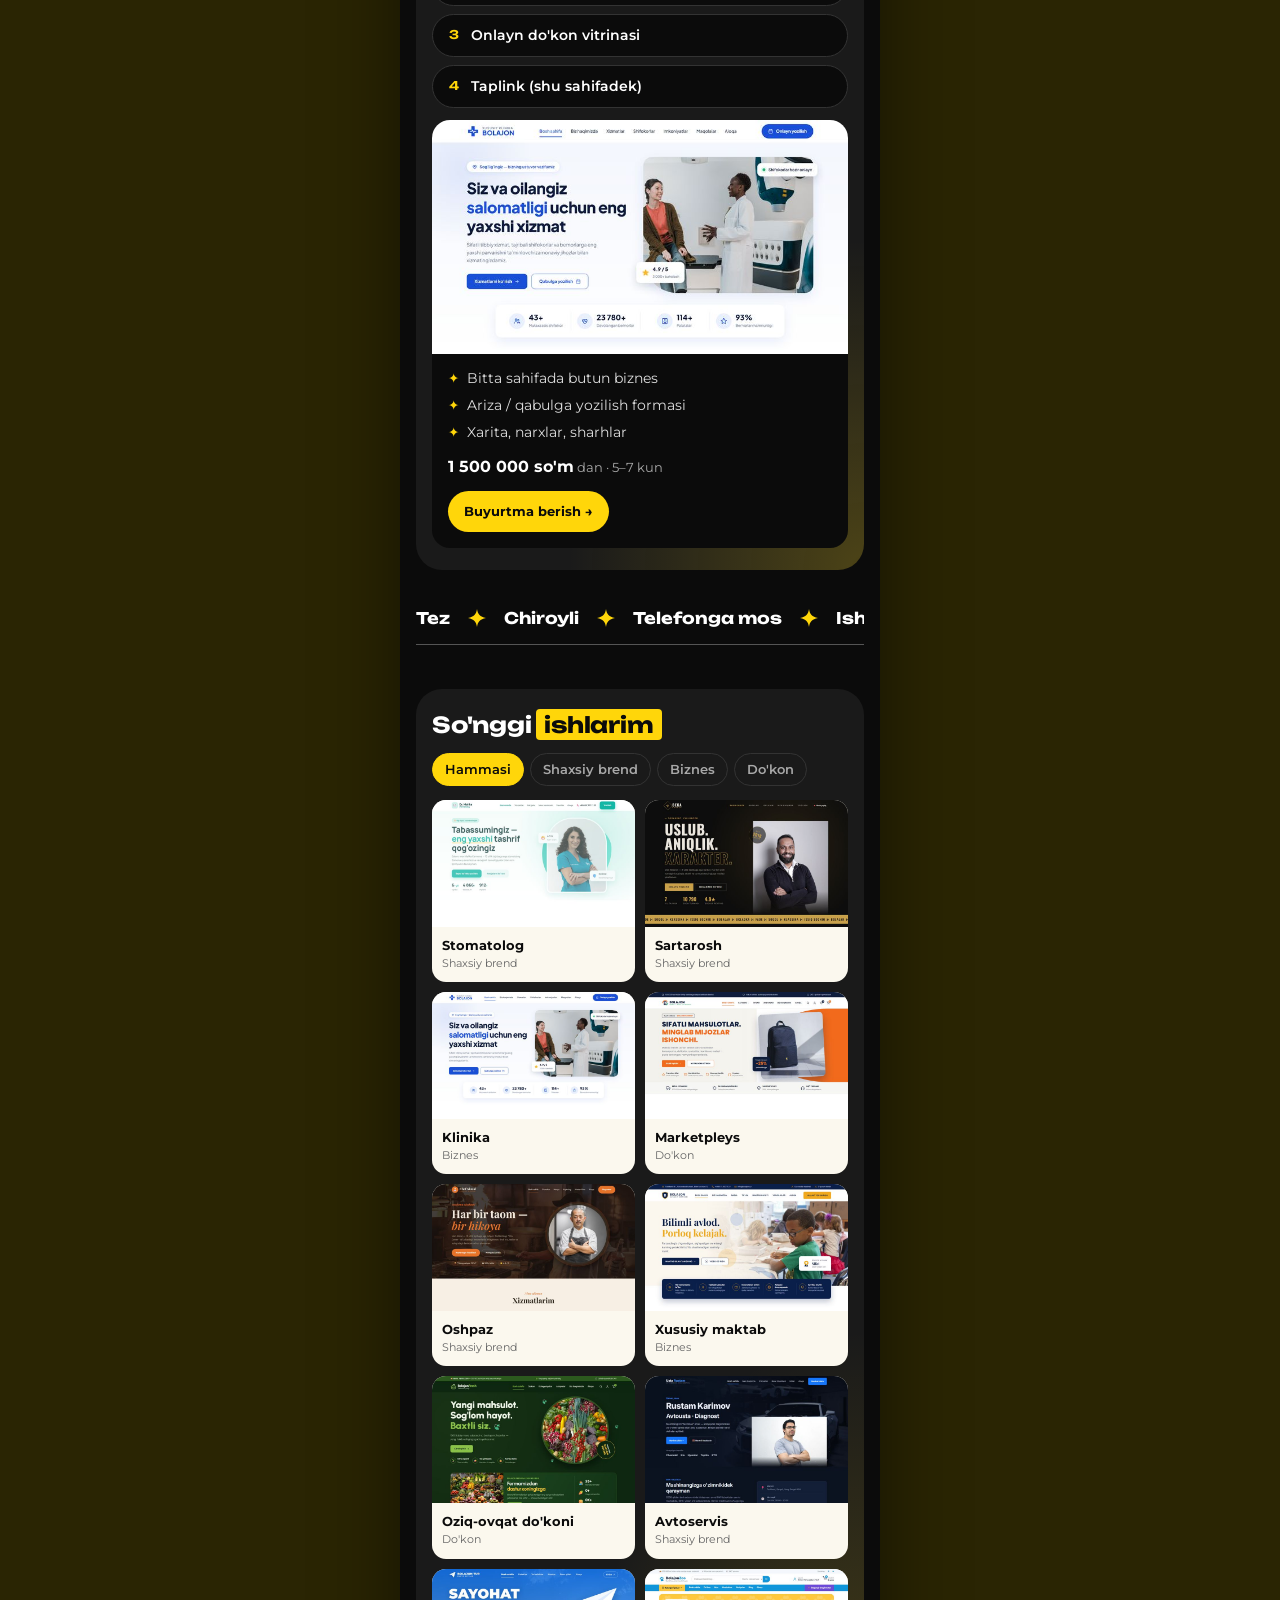
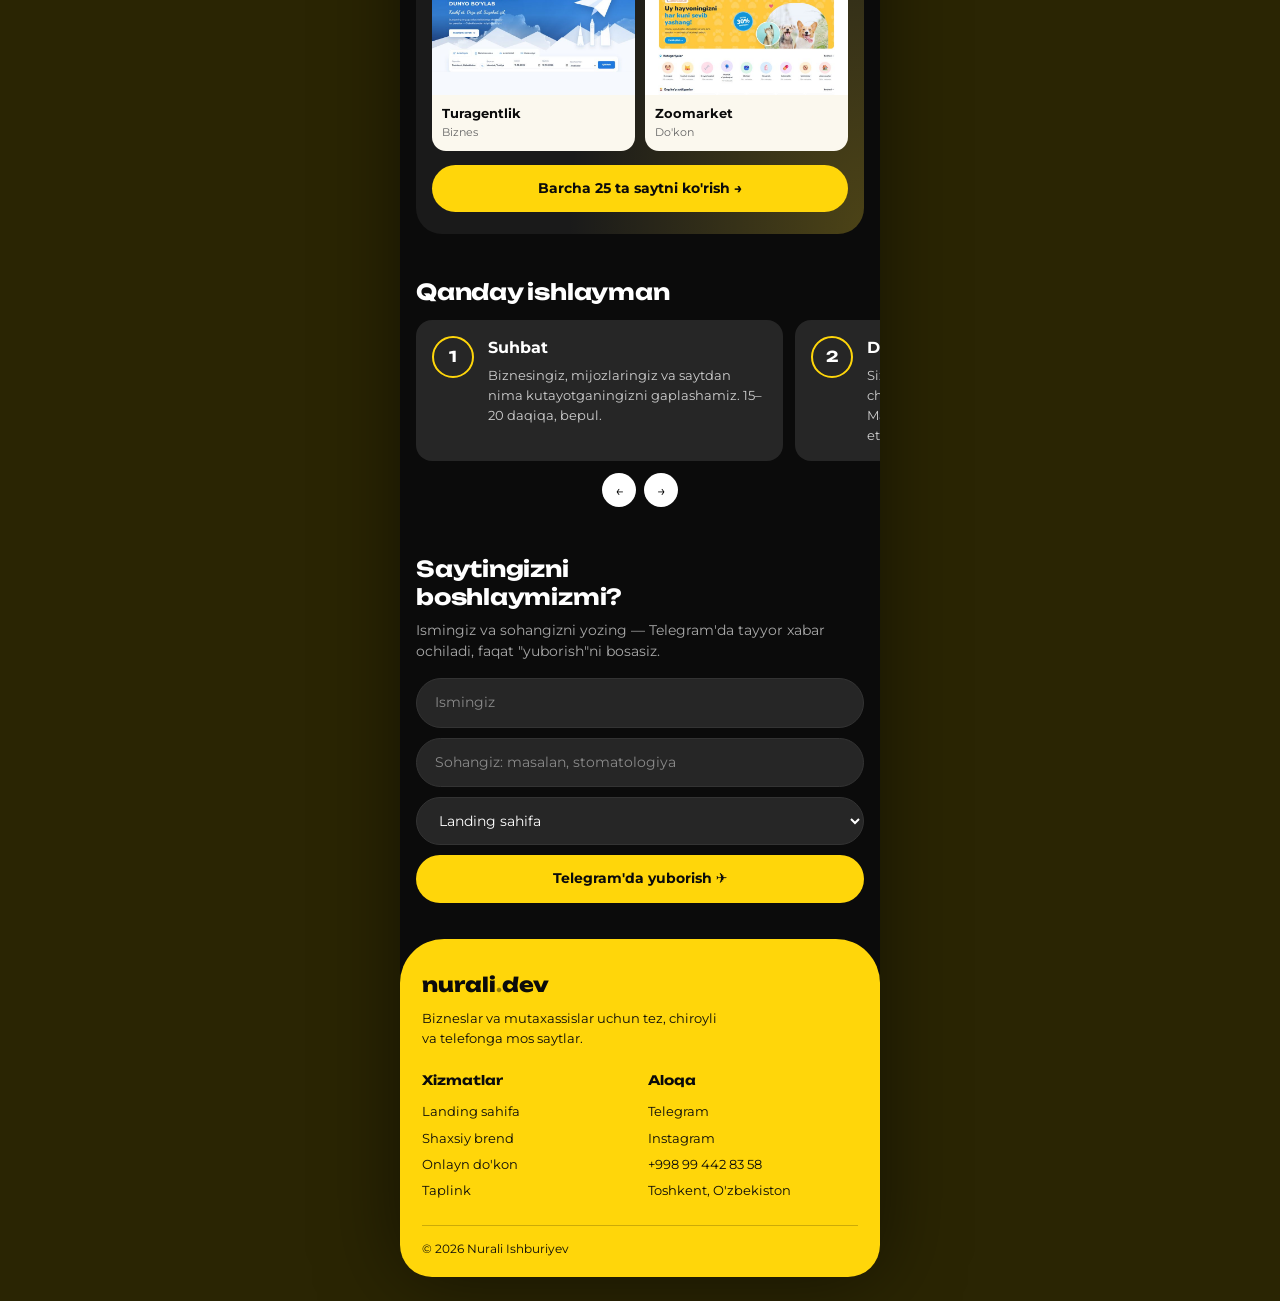
==== commit b1c5f35d: "ooo" ====
--- a/index.html
+++ b/index.html
@@ -45,7 +45,7 @@
     <!-- LINKS -->
     <section class="links" aria-label="Havolalar">
       <a class="link link--yellow" data-link="telegram" target="_blank" rel="noopener"><span class="link__ic" aria-hidden="true">✈</span><span><b>Telegram'da yozish</b><small>Odatda 1 soat ichida javob beraman</small></span><i aria-hidden="true">→</i></a>
-      <a class="link" href="../" target="_blank" rel="noopener"><span class="link__ic" aria-hidden="true">▦</span><span><b>Portfolio — 25 ta sayt</b><small>Hammasini ochib, sinab ko'ring</small></span><i aria-hidden="true">→</i></a>
+      <a class="link" href="index.html" target="_blank" rel="noopener"><span class="link__ic" aria-hidden="true">▦</span><span><b>Portfolio — 25 ta sayt</b><small>Hammasini ochib, sinab ko'ring</small></span><i aria-hidden="true">→</i></a>
       <a class="link" data-link="instagram" target="_blank" rel="noopener"><span class="link__ic" aria-hidden="true">◎</span><span><b>Instagram</b><small data-text="instagramAt">@username</small></span><i aria-hidden="true">→</i></a>
       <a class="link" data-link="phone"><span class="link__ic" aria-hidden="true">☎</span><span><b>Qo'ng'iroq qilish</b><small data-text="phone">+998 00 000 00 00</small></span><i aria-hidden="true">→</i></a>
       <button class="link link--ghost" id="share" type="button"><span class="link__ic" aria-hidden="true">⤴</span><span><b>Sahifani ulashish</b><small>Do'stingizga yuboring</small></span><i aria-hidden="true">→</i></button>
@@ -92,7 +92,7 @@
       <h2>So'nggi <mark>ishlarim</mark></h2>
       <div class="chips" id="workChips" role="group" aria-label="Ishlar turi"></div>
       <div class="works" id="worksGrid"></div>
-      <a class="btn btn--yellow btn--block" href="../" target="_blank" rel="noopener">Barcha 25 ta saytni ko'rish →</a>
+      <a class="btn btn--yellow btn--block" href="index.html" target="_blank" rel="noopener">Barcha 25 ta saytni ko'rish →</a>
     </section>
 
     <!-- STEPS -->
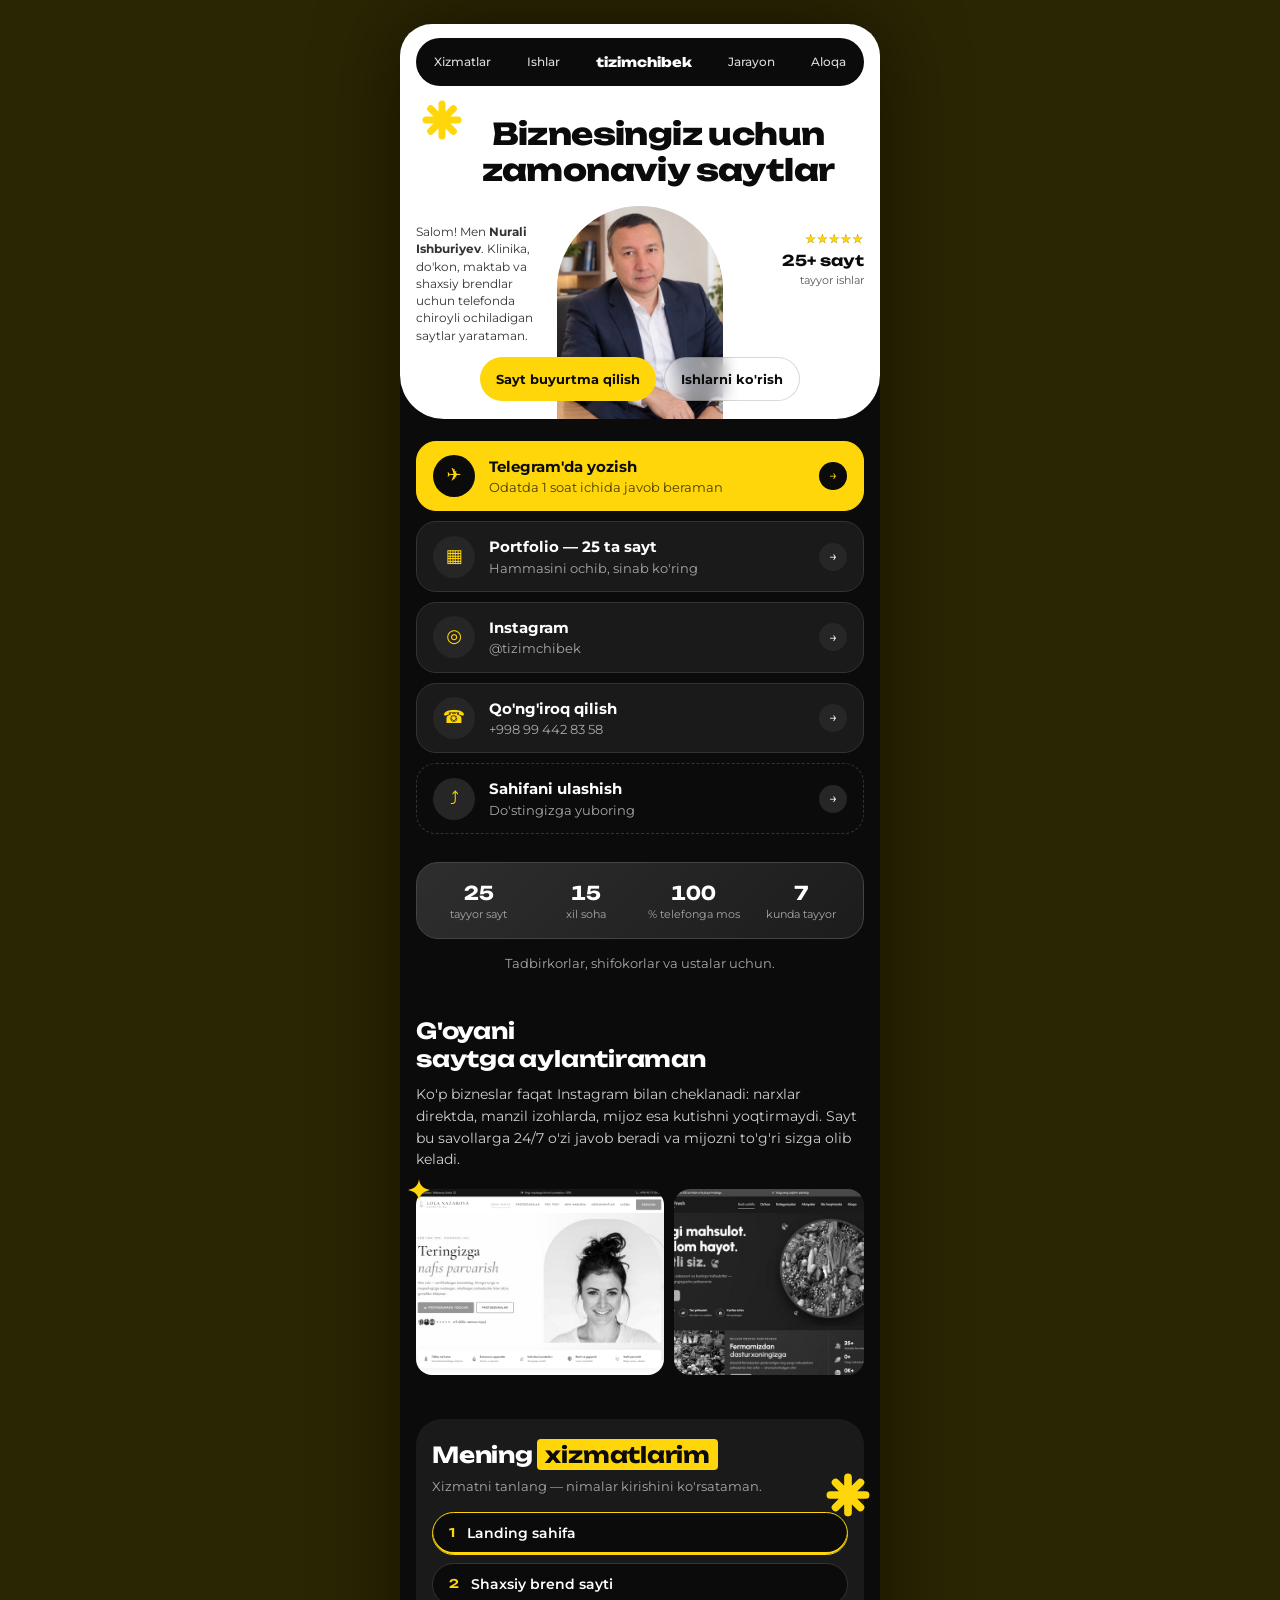
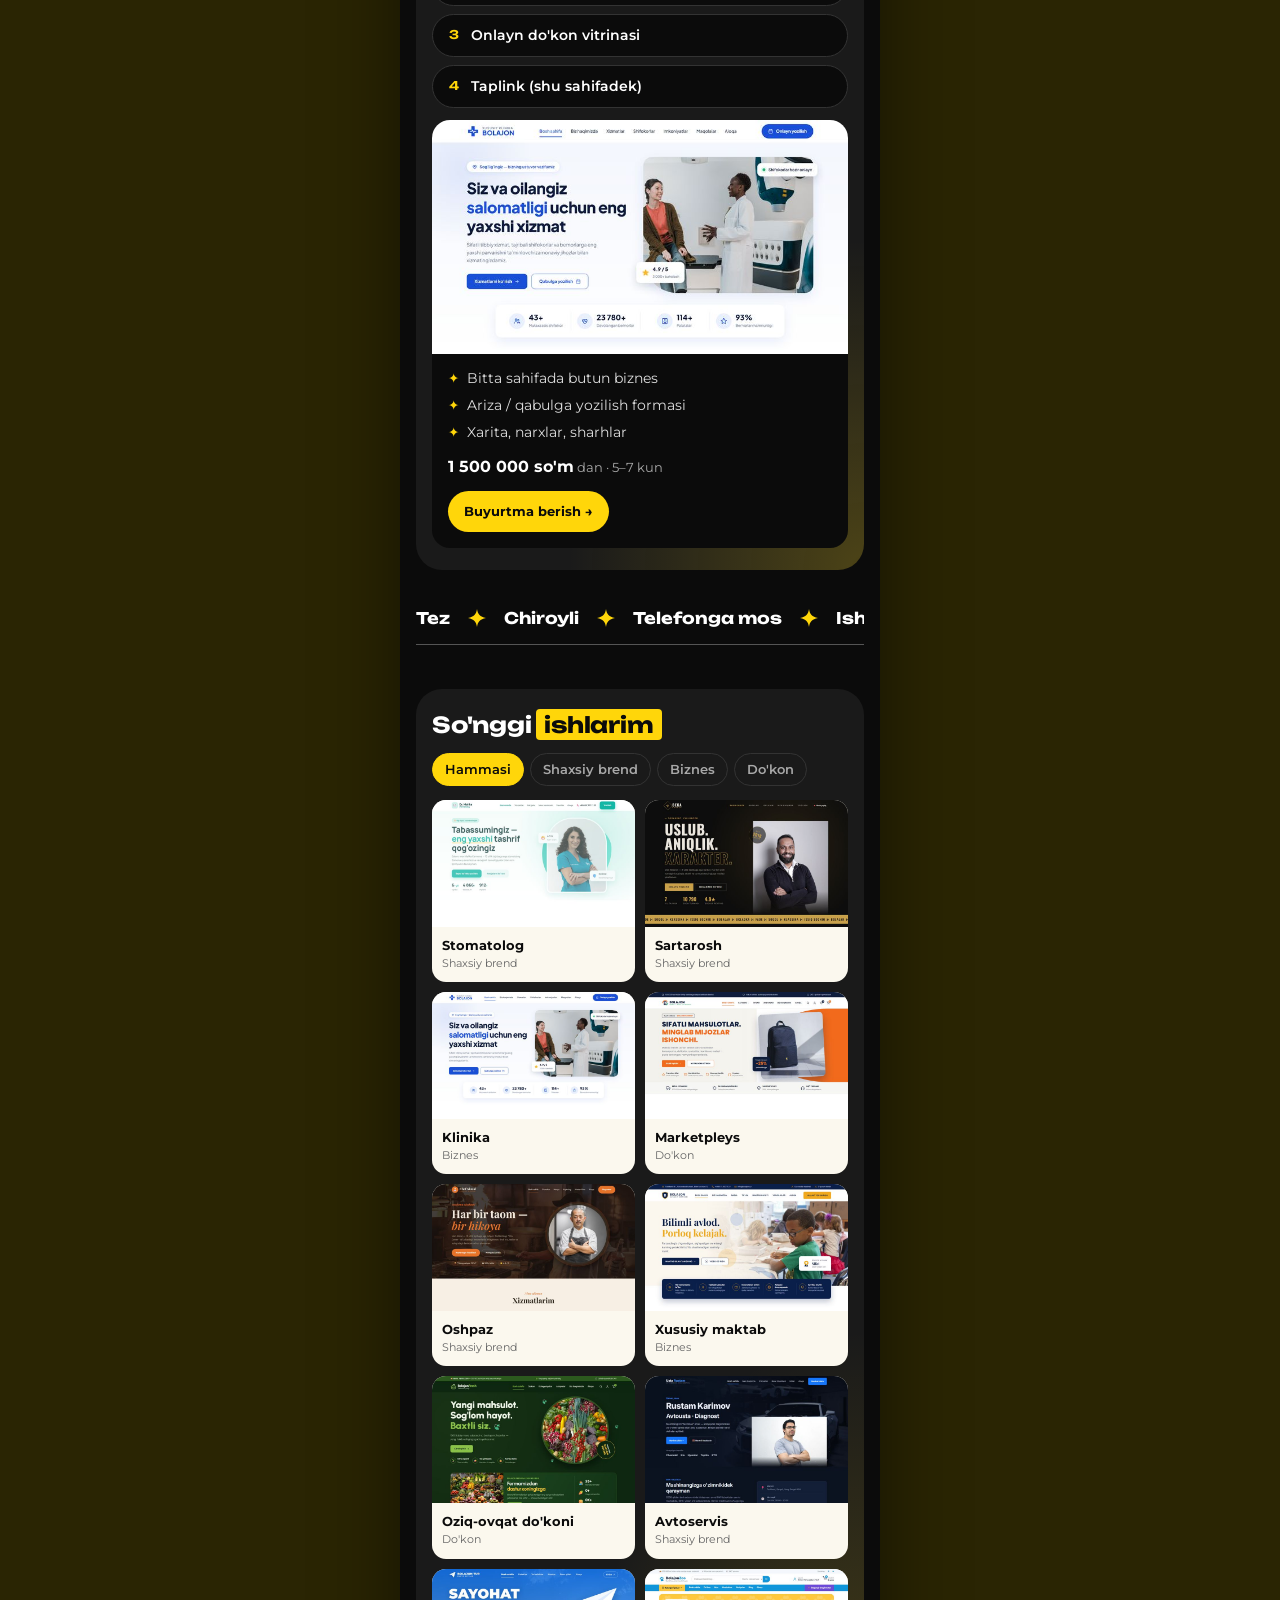
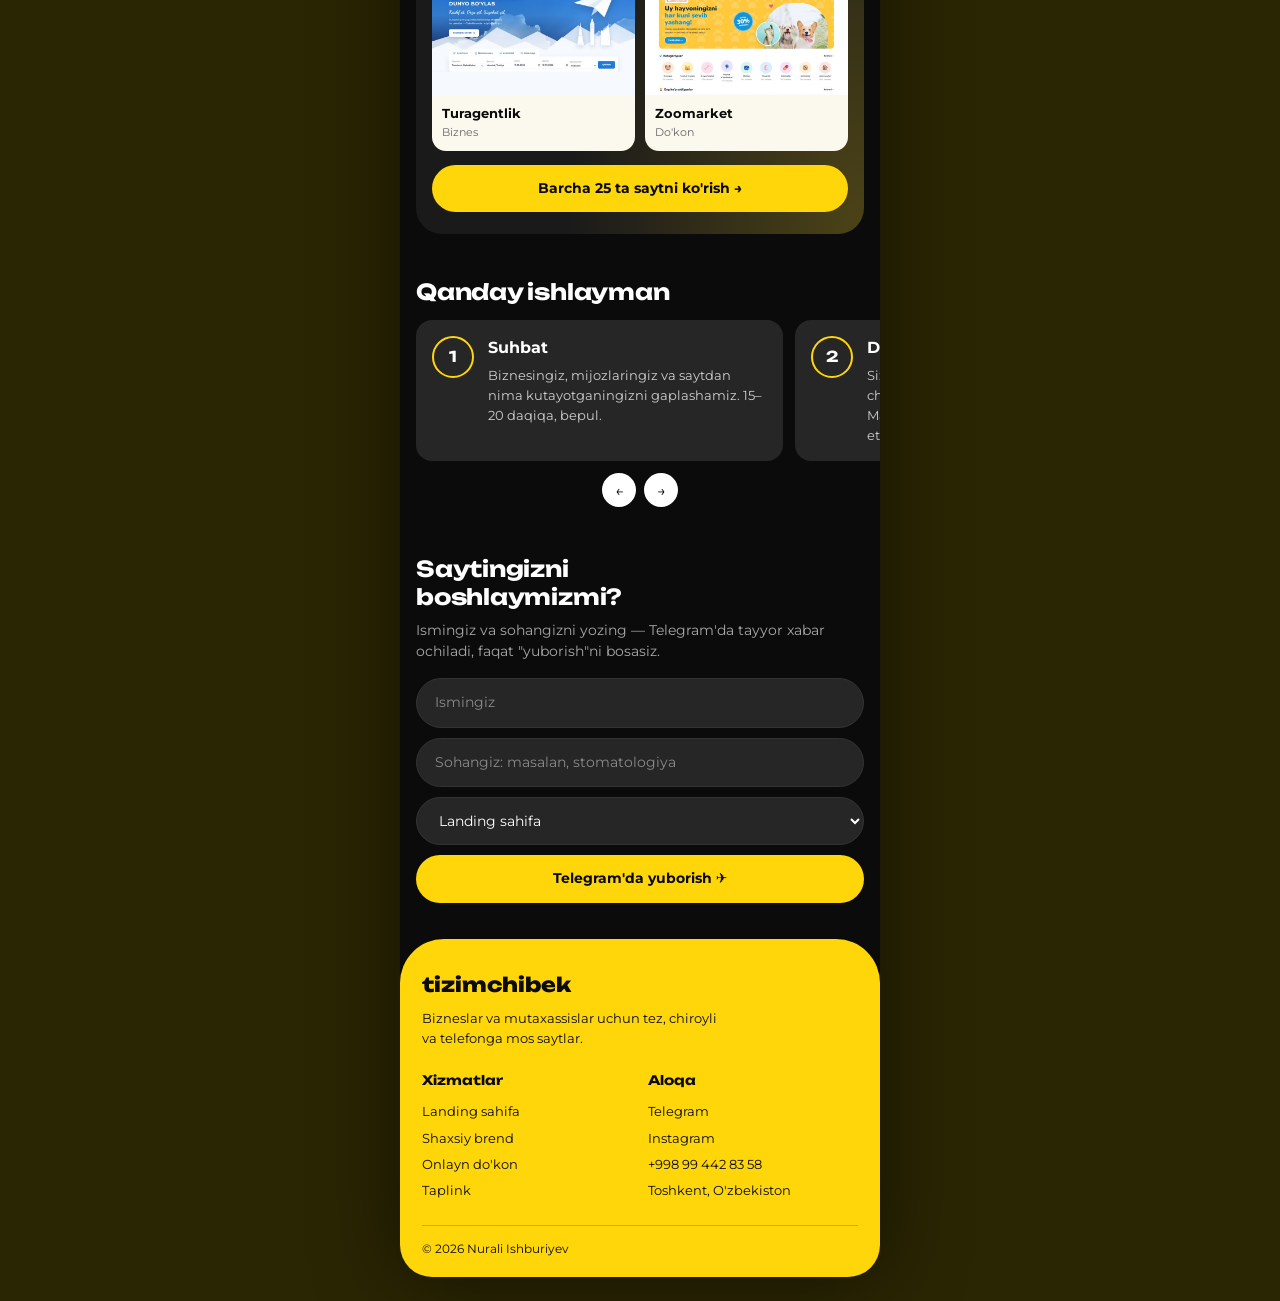
==== commit b3f5e454: "ooo" ====
--- a/index.html
+++ b/index.html
@@ -22,7 +22,7 @@
       <nav class="pill-nav" aria-label="Asosiy menyu">
         <a href="#services">Xizmatlar</a>
         <a href="#works">Ishlar</a>
-        <a href="#home" class="pill-nav__logo" data-text="brand">nurali<b>.</b>dev</a>
+        <a href="#home" class="pill-nav__logo" data-text="brand">tizimchibek</a>
         <a href="#steps">Jarayon</a>
         <a href="#contact">Aloqa</a>
       </nav>
@@ -120,7 +120,7 @@
 
     <!-- FOOTER -->
     <footer class="footer">
-      <a href="#home" class="footer__logo" data-text="brand">nurali<b>.</b>dev</a>
+      <a href="#home" class="footer__logo" data-text="brand">tizimchibek</a>
       <p>Bizneslar va mutaxassislar uchun tez, chiroyli va telefonga mos saytlar.</p>
       <div class="footer__cols">
         <div><h3>Xizmatlar</h3><a href="#services">Landing sahifa</a><a href="#services">Shaxsiy brend</a><a href="#services">Onlayn do'kon</a><a href="#services">Taplink</a></div>
